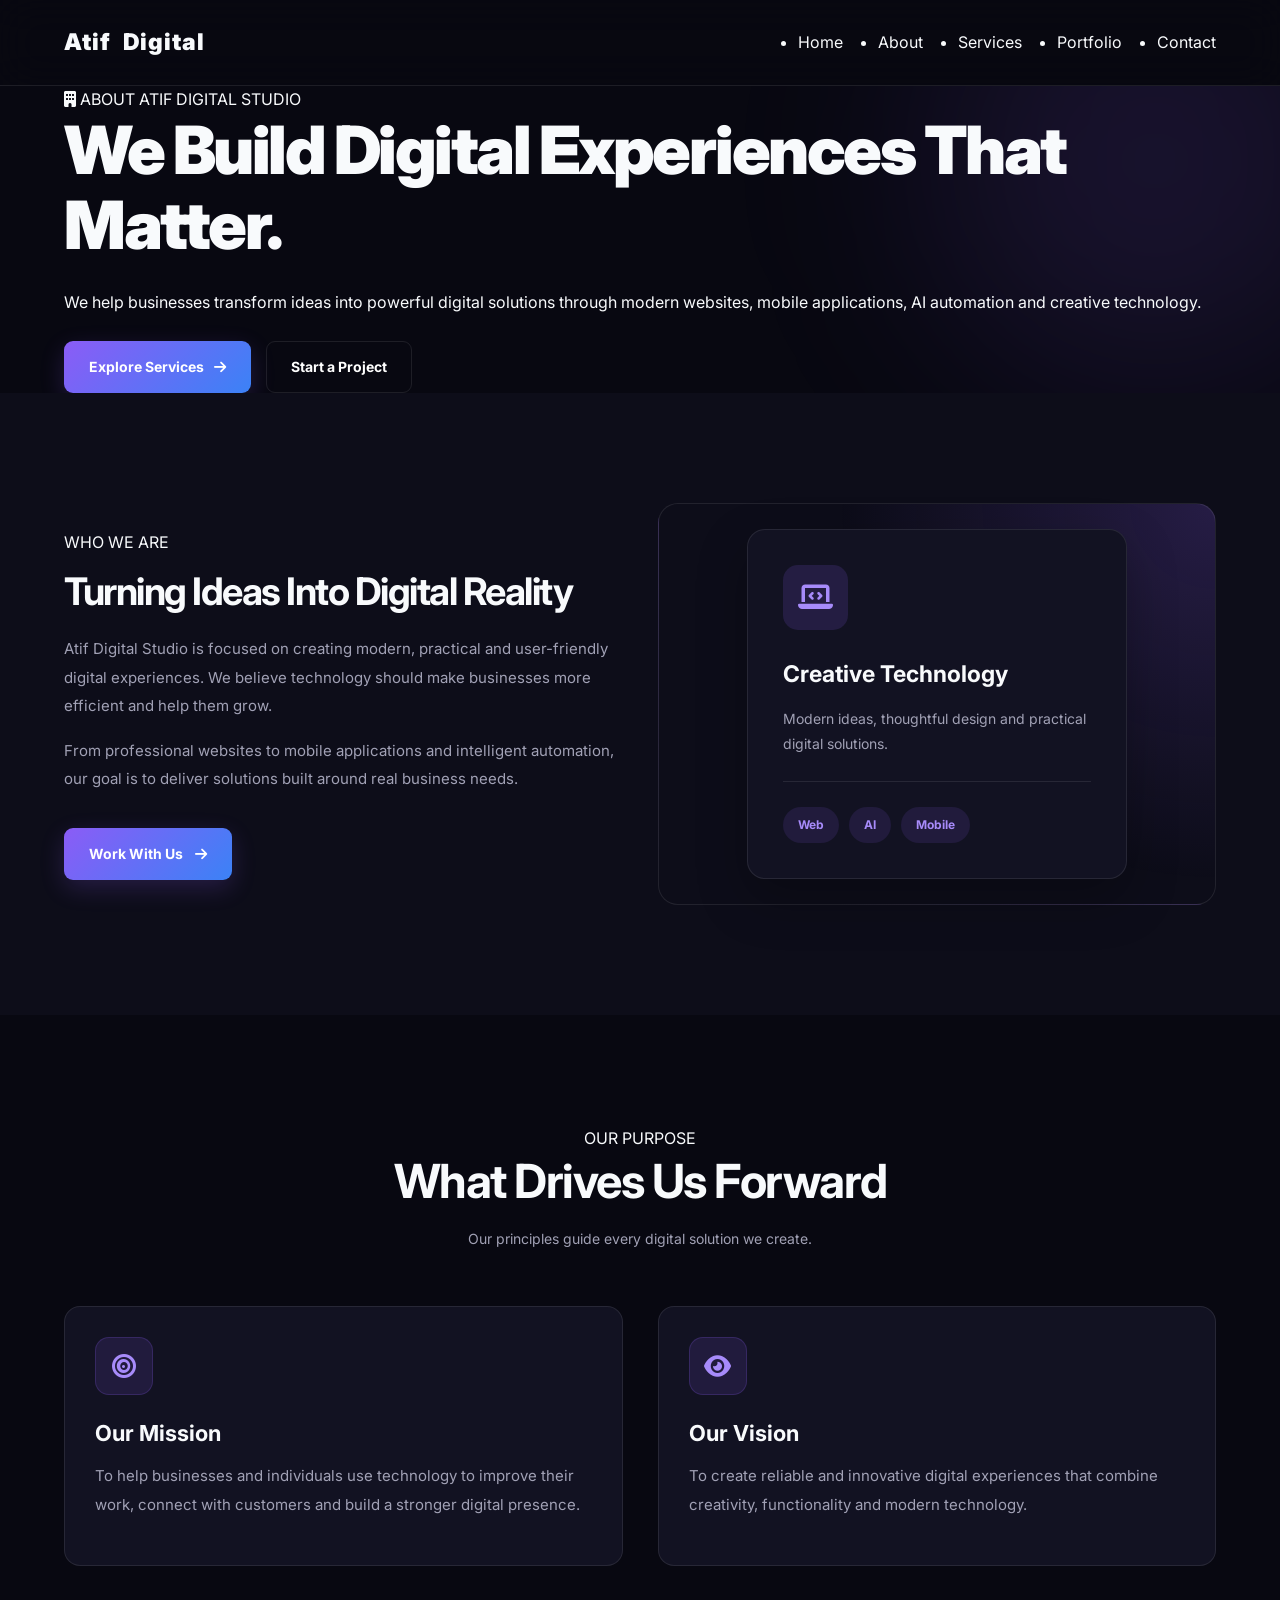
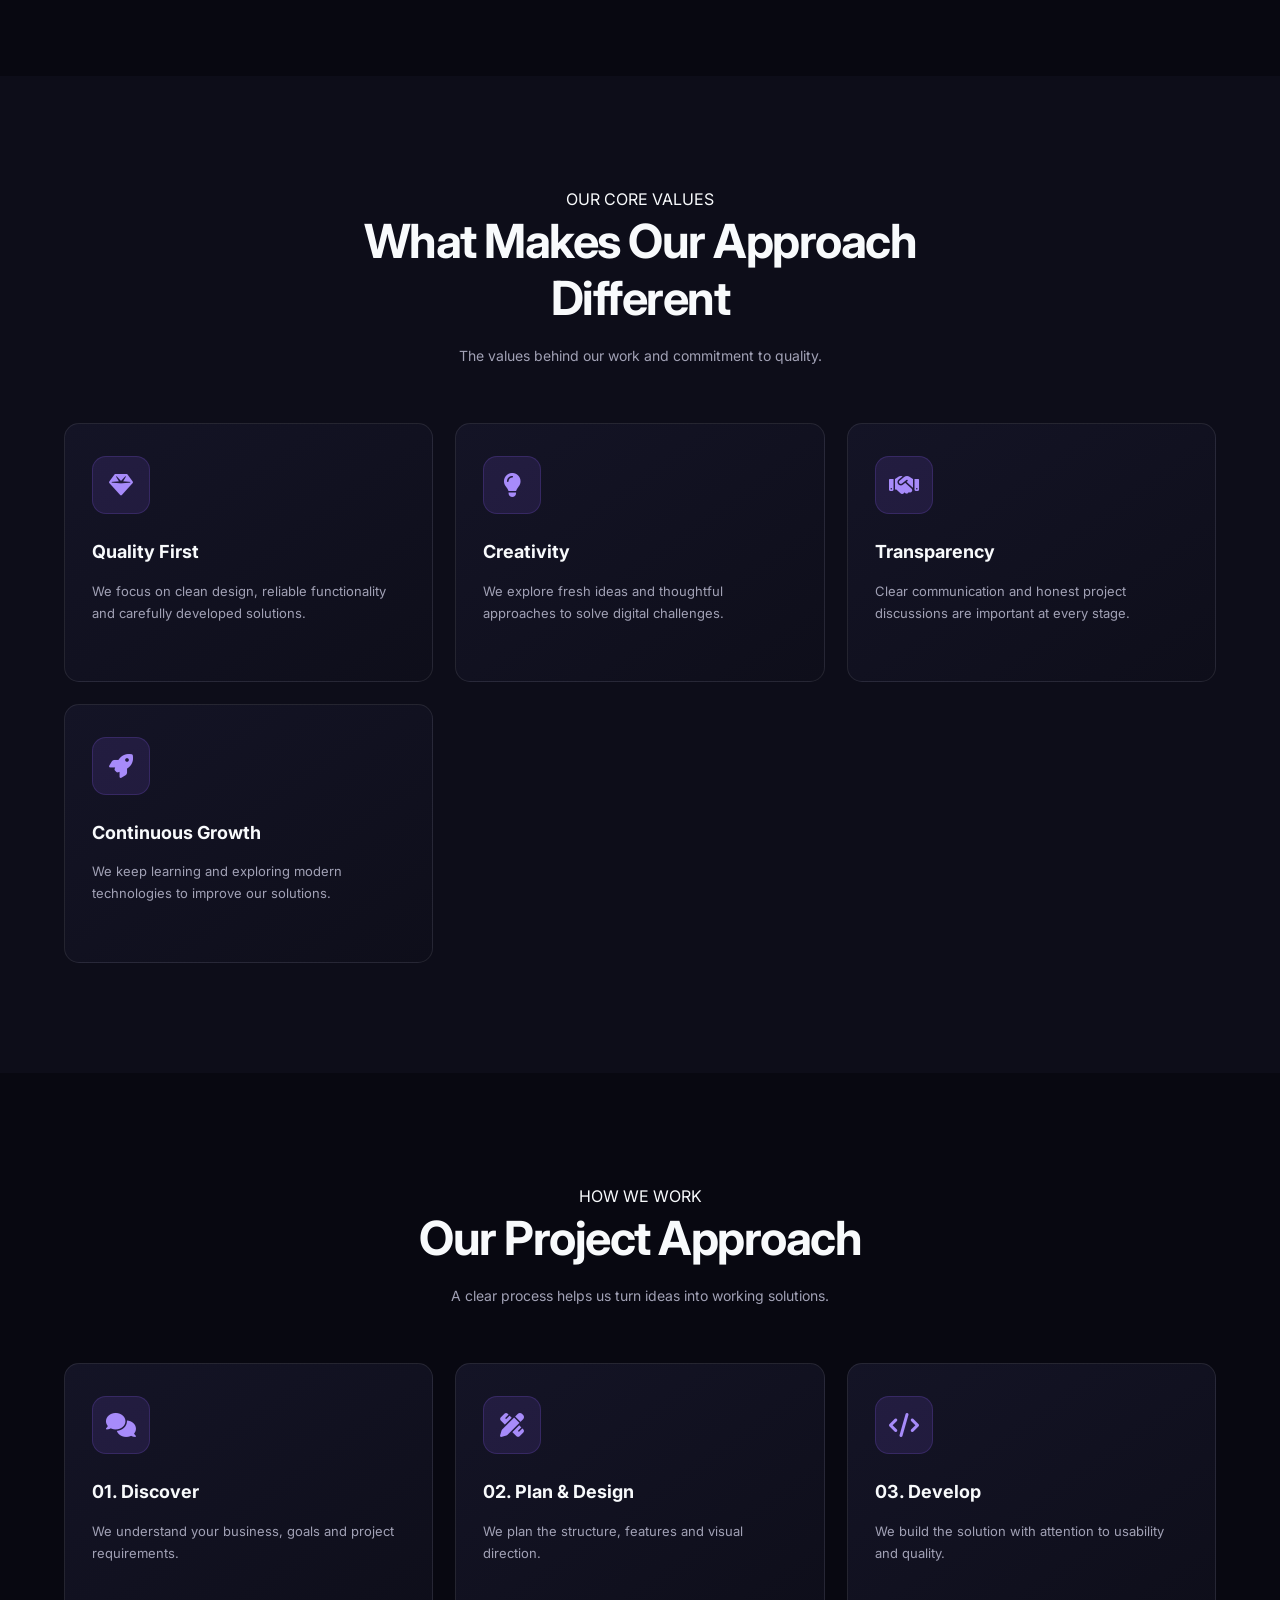
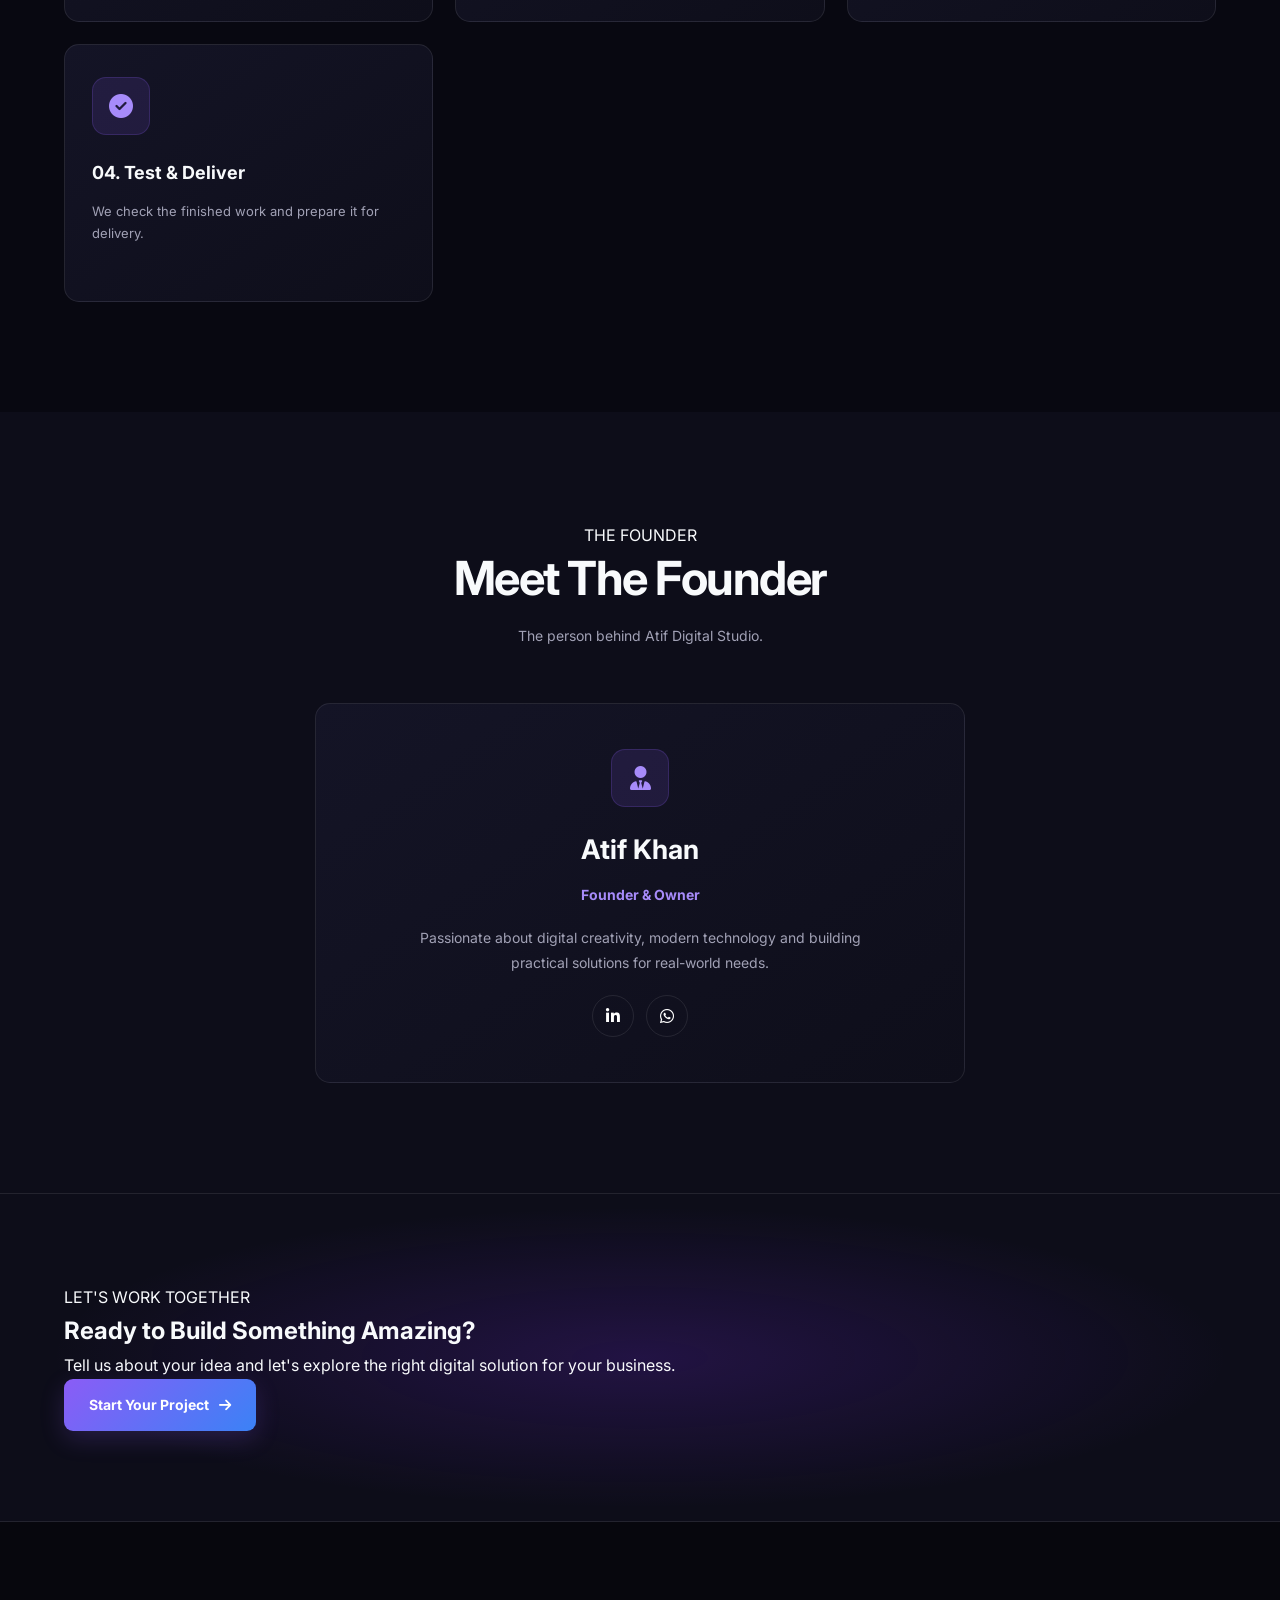
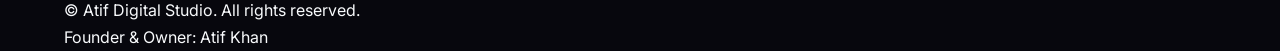
==== about.html @ 3d1227c6 "Initial website upload" ====
<!DOCTYPE html>
<html lang="en">
<head>
    <meta charset="UTF-8">
    <meta name="viewport" content="width=device-width, initial-scale=1.0">

    <meta name="description" content="Discover Atif Digital Studio, our mission, vision, values and founder.">

    <title>About Us | Atif Digital Studio</title>

    <link rel="stylesheet" href="style.css">

    <link rel="preconnect" href="https://fonts.googleapis.com">
    <link href="https://fonts.googleapis.com/css2?family=Inter:wght@400;500;600;700;800&display=swap" rel="stylesheet">

    <link rel="stylesheet" href="https://cdnjs.cloudflare.com/ajax/libs/font-awesome/6.5.2/css/all.min.css">
</head>

<body>

<!-- HEADER -->
<header class="site-header">
    <div class="container">
        <nav class="navbar">

            <a href="index.html" class="logo">
                Atif<span>Digital</span>
            </a>

            <button class="menu-toggle" id="menu-toggle"
                aria-label="Toggle navigation" aria-expanded="false">
                <i class="fas fa-bars"></i>
            </button>

            <ul class="nav-menu" id="nav-menu">
                <li><a href="index.html">Home</a></li>
                <li><a href="about.html" class="active">About</a></li>
                <li><a href="services.html">Services</a></li>
                <li><a href="portfolio.html">Portfolio</a></li>
                <li><a href="contact.html">Contact</a></li>
            </ul>

        </nav>
    </div>
</header>

<main>

<!-- ABOUT HERO -->
<section class="hero about-hero">
    <div class="container">

        <div class="hero-content">

            <span class="eyebrow">
                <i class="fas fa-building"></i>
                ABOUT ATIF DIGITAL STUDIO
            </span>

            <h1>
                We Build Digital
                <span>Experiences That Matter.</span>
            </h1>

            <p>
                We help businesses transform ideas into powerful digital
                solutions through modern websites, mobile applications,
                AI automation and creative technology.
            </p>

            <div class="about-hero-buttons">
                <a href="services.html" class="btn btn-primary">
                    Explore Services
                    <i class="fas fa-arrow-right"></i>
                </a>

                <a href="contact.html" class="btn btn-secondary">
                    Start a Project
                </a>
            </div>

        </div>

    </div>
</section>


<!-- COMPANY INTRODUCTION -->
<section class="section-padding about-intro">
    <div class="container">

        <div class="about-content">

            <div class="about-text">
                <span class="eyebrow">WHO WE ARE</span>

                <h2>Turning Ideas Into Digital Reality</h2>

                <p>
                    Atif Digital Studio is focused on creating modern,
                    practical and user-friendly digital experiences.
                    We believe technology should make businesses
                    more efficient and help them grow.
                </p>

                <p>
                    From professional websites to mobile applications
                    and intelligent automation, our goal is to deliver
                    solutions built around real business needs.
                </p>

                <a href="contact.html" class="btn btn-primary">
                    Work With Us
                    <i class="fas fa-arrow-right"></i>
                </a>
            </div>

            <div class="about-visual">
                <div class="about-visual-card">
                    <div class="about-visual-icon">
                        <i class="fas fa-laptop-code"></i>
                    </div>

                    <h3>Creative Technology</h3>

                    <p>
                        Modern ideas, thoughtful design and
                        practical digital solutions.
                    </p>

                    <div class="about-visual-line"></div>

                    <div class="about-visual-tags">
                        <span>Web</span>
                        <span>AI</span>
                        <span>Mobile</span>
                    </div>
                </div>
            </div>

        </div>

    </div>
</section>


<!-- MISSION AND VISION -->
<section class="section-padding about-mission">
    <div class="container">

        <div class="section-heading">
            <span class="eyebrow">OUR PURPOSE</span>
            <h2>What Drives Us Forward</h2>
            <p>Our principles guide every digital solution we create.</p>
        </div>

        <div class="about-content">

            <div class="about-text about-feature-card">
                <div class="service-icon">
                    <i class="fas fa-bullseye"></i>
                </div>

                <h3>Our Mission</h3>

                <p>
                    To help businesses and individuals use technology
                    to improve their work, connect with customers
                    and build a stronger digital presence.
                </p>
            </div>

            <div class="about-text about-feature-card">
                <div class="service-icon">
                    <i class="fas fa-eye"></i>
                </div>

                <h3>Our Vision</h3>

                <p>
                    To create reliable and innovative digital
                    experiences that combine creativity,
                    functionality and modern technology.
                </p>
            </div>

        </div>

    </div>
</section>


<!-- CORE VALUES -->
<section class="section-padding about-values">
    <div class="container">

        <div class="section-heading">
            <span class="eyebrow">OUR CORE VALUES</span>
            <h2>What Makes Our Approach Different</h2>
            <p>The values behind our work and commitment to quality.</p>
        </div>

        <div class="services-grid">

            <div class="service-card">
                <div class="service-icon">
                    <i class="fas fa-gem"></i>
                </div>
                <h3>Quality First</h3>
                <p>
                    We focus on clean design, reliable functionality
                    and carefully developed solutions.
                </p>
            </div>

            <div class="service-card">
                <div class="service-icon">
                    <i class="fas fa-lightbulb"></i>
                </div>
                <h3>Creativity</h3>
                <p>
                    We explore fresh ideas and thoughtful approaches
                    to solve digital challenges.
                </p>
            </div>

            <div class="service-card">
                <div class="service-icon">
                    <i class="fas fa-handshake"></i>
                </div>
                <h3>Transparency</h3>
                <p>
                    Clear communication and honest project discussions
                    are important at every stage.
                </p>
            </div>

            <div class="service-card">
                <div class="service-icon">
                    <i class="fas fa-rocket"></i>
                </div>
                <h3>Continuous Growth</h3>
                <p>
                    We keep learning and exploring modern technologies
                    to improve our solutions.
                </p>
            </div>

        </div>

    </div>
</section>


<!-- OUR APPROACH -->
<section class="section-padding about-approach">
    <div class="container">

        <div class="section-heading">
            <span class="eyebrow">HOW WE WORK</span>
            <h2>Our Project Approach</h2>
            <p>A clear process helps us turn ideas into working solutions.</p>
        </div>

        <div class="services-grid">

            <div class="service-card">
                <div class="service-icon">
                    <i class="fas fa-comments"></i>
                </div>
                <h3>01. Discover</h3>
                <p>
                    We understand your business, goals
                    and project requirements.
                </p>
            </div>

            <div class="service-card">
                <div class="service-icon">
                    <i class="fas fa-pen-ruler"></i>
                </div>
                <h3>02. Plan & Design</h3>
                <p>
                    We plan the structure, features
                    and visual direction.
                </p>
            </div>

            <div class="service-card">
                <div class="service-icon">
                    <i class="fas fa-code"></i>
                </div>
                <h3>03. Develop</h3>
                <p>
                    We build the solution with
                    attention to usability and quality.
                </p>
            </div>

            <div class="service-card">
                <div class="service-icon">
                    <i class="fas fa-check-circle"></i>
                </div>
                <h3>04. Test & Deliver</h3>
                <p>
                    We check the finished work
                    and prepare it for delivery.
                </p>
            </div>

        </div>

    </div>
</section>


<!-- FOUNDER -->
<section class="section-padding about-founder">
    <div class="container">

        <div class="section-heading">
            <span class="eyebrow">THE FOUNDER</span>
            <h2>Meet The Founder</h2>
            <p>The person behind Atif Digital Studio.</p>
        </div>

        <div class="service-card founder-card">

            <div class="service-icon founder-icon">
                <i class="fas fa-user-tie"></i>
            </div>

            <h3>Atif Khan</h3>

            <span class="founder-role">
                Founder & Owner
            </span>

            <p>
                Passionate about digital creativity, modern technology
                and building practical solutions for real-world needs.
            </p>

            <div class="founder-social">
                <a href="https://www.linkedin.com/" target="_blank"
                    rel="noopener noreferrer" aria-label="LinkedIn">
                    <i class="fab fa-linkedin-in"></i>
                </a>

                <a href="https://wa.me/923291105447"
                    target="_blank" rel="noopener noreferrer"
                    aria-label="WhatsApp">
                    <i class="fab fa-whatsapp"></i>
                </a>
            </div>

        </div>

    </div>
</section>


<!-- CTA -->
<section class="cta-section section-padding">
    <div class="container">

        <span class="eyebrow">LET'S WORK TOGETHER</span>

        <h2>Ready to Build Something Amazing?</h2>

        <p>
            Tell us about your idea and let's explore
            the right digital solution for your business.
        </p>

        <a href="contact.html" class="btn btn-primary">
            Start Your Project
            <i class="fas fa-arrow-right"></i>
        </a>

    </div>
</section>

</main>


<!-- FOOTER -->
<footer class="site-footer">
    <div class="container">

        <p>
            © <span id="current-year"></span>
            Atif Digital Studio. All rights reserved.
        </p>

        <p>Founder &amp; Owner: Atif Khan</p>

    </div>
</footer>


<script src="js/script.js"></script>

</body>
</html>
---- style.css ----
/* =========================================
   ATIF DIGITAL STUDIO
   Premium Dark Professional Design
   Founder & Owner: Atif Khan
========================================= */

/* RESET */
* {
    margin: 0;
    padding: 0;
    box-sizing: border-box;
}

:root {
    --bg: #080811;
    --bg-secondary: #0d0d19;
    --surface: #121222;
    --surface-light: #19192c;
    --primary: #8b5cf6;
    --primary-light: #a78bfa;
    --blue: #3b82f6;
    --text: #f8fafc;
    --muted: #a1a1b5;
    --border: rgba(255,255,255,0.09);
    --gradient: linear-gradient(135deg, #8b5cf6, #3b82f6);
    --container: 1200px;
}

html {
    scroll-behavior: smooth;
}

body {
    font-family: 'Inter', sans-serif;
    background: var(--bg);
    color: var(--text);
    line-height: 1.7;
    overflow-x: hidden;
}

a {
    text-decoration: none;
    color: inherit;
}

button,
input {
    font: inherit;
}

img {
    max-width: 100%;
    display: block;
}

.container {
    width: min(90%, var(--container));
    margin: auto;
}

.section-padding {
    padding: 110px 0;
}

/* BACKGROUND EFFECTS */

.background-glow {
    position: fixed;
    width: 450px;
    height: 450px;
    border-radius: 50%;
    filter: blur(150px);
    opacity: 0.12;
    pointer-events: none;
    z-index: -1;
}

.glow-one {
    background: #8b5cf6;
    top: 5%;
    left: -200px;
}

.glow-two {
    background: #2563eb;
    right: -200px;
    top: 50%;
}

/* HEADER */

.site-header {
    width: 100%;
    position: sticky;
    top: 0;
    z-index: 1000;
    background: rgba(8,8,17,0.88);
    backdrop-filter: blur(20px);
    border-bottom: 1px solid var(--border);
}

.navbar {
    min-height: 85px;
    display: flex;
    align-items: center;
    justify-content: space-between;
    gap: 25px;
}

.logo {
    display: flex;
    align-items: center;
    gap: 11px;
    font-size: 23px;
    font-weight: 900;
    letter-spacing: 1px;
}

.logo-icon {
    width: 42px;
    height: 42px;
    display: grid;
    place-items: center;
    background: var(--gradient);
    border-radius: 12px;
    color: white;
    font-size: 23px;
    box-shadow: 0 0 25px rgba(139,92,246,0.3);
}

.logo-highlight {
    color: var(--primary-light);
}

.nav-menu {
    display: flex;
    align-items: center;
    gap: 32px;
}

.nav-link {
    color: var(--muted);
    font-size: 14px;
    font-weight: 600;
    transition: 0.3s;
}

.nav-link:hover,
.nav-link.active {
    color: white;
}

.nav-link.active {
    position: relative;
}

.nav-link.active::after {
    content: "";
    position: absolute;
    left: 0;
    bottom: -10px;
    width: 100%;
    height: 2px;
    background: var(--gradient);
}

.menu-toggle {
    display: none;
    background: transparent;
    color: white;
    border: 0;
    font-size: 23px;
    cursor: pointer;
}

/* BUTTONS */

.btn {
    display: inline-flex;
    align-items: center;
    justify-content: center;
    gap: 12px;
    padding: 14px 25px;
    border-radius: 9px;
    font-size: 14px;
    font-weight: 700;
    transition: 0.3s ease;
    cursor: pointer;
}

.btn-primary {
    background: var(--gradient);
    color: white;
    box-shadow: 0 8px 25px rgba(139,92,246,0.2);
}

.btn-primary:hover {
    transform: translateY(-4px);
    box-shadow: 0 12px 35px rgba(139,92,246,0.4);
}

.btn-outline {
    border: 1px solid var(--border);
    color: white;
    background: rgba(255,255,255,0.025);
}

.btn-outline:hover {
    border-color: var(--primary);
    background: rgba(139,92,246,0.1);
    transform: translateY(-3px);
}

/* HERO */

.hero-section {
    min-height: 700px;
    padding: 105px 0 75px;
    position: relative;
    overflow: hidden;
}

.hero-container {
    display: grid;
    grid-template-columns: 1.05fr 0.95fr;
    align-items: center;
    gap: 50px;
}

.hero-content {
    position: relative;
    z-index: 2;
}

.hero-badge {
    display: inline-flex;
    align-items: center;
    gap: 10px;
    padding: 9px 15px;
    border: 1px solid rgba(139,92,246,0.3);
    background: rgba(139,92,246,0.08);
    color: #c4b5fd;
    border-radius: 50px;
    font-size: 11px;
    font-weight: 700;
    letter-spacing: 1.3px;
    margin-bottom: 28px;
}

.status-dot {
    width: 8px;
    height: 8px;
    background: #a78bfa;
    border-radius: 50%;
    box-shadow: 0 0 12px #8b5cf6;
}

.hero-content h1 {
    font-size: clamp(42px, 5.2vw, 68px);
    line-height: 1.13;
    letter-spacing: -2.5px;
    font-weight: 900;
    margin-bottom: 25px;
}

.gradient-text {
    background: linear-gradient(100deg, #a78bfa, #60a5fa);
    -webkit-background-clip: text;
    background-clip: text;
    color: transparent;
}

.hero-description {
    max-width: 550px;
    color: var(--muted);
    font-size: 15px;
    margin-bottom: 32px;
}

.hero-buttons {
    display: flex;
    flex-wrap: wrap;
    gap: 15px;
}

.hero-trust {
    display: flex;
    align-items: center;
    gap: 10px;
    margin-top: 35px;
}

.trust-icon {
    color: #a78bfa;
}

.hero-trust p {
    color: var(--muted);
    font-size: 12px;
}

/* HERO VISUAL */

.hero-visual {
    height: 480px;
    position: relative;
    display: grid;
    place-items: center;
}

.visual-glow {
    position: absolute;
    width: 300px;
    height: 300px;
    background: #6d28d9;
    filter: blur(110px);
    opacity: 0.3;
}

.hero-orbit {
    width: 340px;
    height: 340px;
    position: relative;
    display: grid;
    place-items: center;
}

.orbit-ring {
    position: absolute;
    border: 1px solid rgba(167,139,250,0.2);
    border-radius: 50%;
}

.ring-one {
    width: 100%;
    height: 100%;
}

.ring-two {
    width: 75%;
    height: 75%;
    border-style: dashed;
}

.center-logo {
    width: 140px;
    height: 140px;
    display: flex;
    flex-direction: column;
    justify-content: center;
    align-items: center;
    border-radius: 35px;
    background: linear-gradient(145deg, #25134d, #101b40);
    border: 1px solid rgba(167,139,250,0.5);
    box-shadow: 0 0 65px rgba(139,92,246,0.3);
    z-index: 2;
}

.center-logo span {
    font-size: 70px;
    font-weight: 900;
    line-height: 1;
    background: var(--gradient);
    -webkit-background-clip: text;
    background-clip: text;
    color: transparent;
}

.center-logo small {
    font-size: 8px;
    letter-spacing: 2px;
    margin-top: 8px;
    color: #c4b5fd;
}

.orbit-icon {
    position: absolute;
    width: 52px;
    height: 52px;
    display: grid;
    place-items: center;
    background: #17152d;
    border: 1px solid rgba(167,139,250,0.4);
    border-radius: 15px;
    color: #c4b5fd;
    font-size: 20px;
    box-shadow: 0 8px 30px rgba(0,0,0,0.3);
    z-index: 3;
}

.icon-one {
    top: 5px;
    left: 140px;
}

.icon-two {
    right: 0;
    top: 145px;
}

.icon-three {
    bottom: 5px;
    left: 140px;
}

.icon-four {
    left: 0;
    top: 145px;
}

.floating-card {
    position: absolute;
    display: flex;
    align-items: center;
    gap: 12px;
    padding: 14px 17px;
    background: rgba(22,22,40,0.95);
    border: 1px solid var(--border);
    border-radius: 12px;
    box-shadow: 0 15px 40px rgba(0,0,0,0.3);
    z-index: 5;
    animation: float 4s ease-in-out infinite;
}

.card-top {
    top: 25px;
    right: -5px;
}

.card-bottom {
    bottom: 25px;
    left: -5px;
    animation-delay: 1s;
}

.floating-icon {
    width: 40px;
    height: 40px;
    display: grid;
    place-items: center;
    border-radius: 10px;
}

.purple-icon {
    background: rgba(139,92,246,0.15);
    color: #a78bfa;
}

.blue-icon {
    background: rgba(59,130,246,0.15);
    color: #60a5fa;
}

.floating-card strong,
.floating-card span {
    display: block;
}

.floating-card strong {
    font-size: 11px;
}

.floating-card span {
    font-size: 9px;
    color: var(--muted);
}

.hero-bottom-text {
    display: flex;
    align-items: center;
    justify-content: center;
    gap: 22px;
    margin-top: 70px;
    color: #77778e;
    font-size: 10px;
    font-weight: 700;
    letter-spacing: 4px;
}

.hero-bottom-text .line {
    height: 1px;
    width: 35px;
    background: #35354c;
}

/* SECTION HEADINGS */

.section-heading {
    text-align: center;
    max-width: 700px;
    margin: 0 auto 55px;
}

.section-tag {
    display: inline-block;
    color: #a78bfa;
    font-size: 11px;
    font-weight: 800;
    letter-spacing: 2px;
    margin-bottom: 15px;
}

.section-heading h2,
.about-content h2,
.cta-container h2 {
    font-size: clamp(32px, 4vw, 47px);
    line-height: 1.2;
    letter-spacing: -1.5px;
    margin-bottom: 18px;
}

.section-heading p,
.about-content p,
.cta-container p {
    color: var(--muted);
    font-size: 14px;
}

/* SERVICES */

.services-section {
    background: var(--bg-secondary);
}

.services-grid {
    display: grid;
    grid-template-columns: repeat(3, 1fr);
    gap: 22px;
}

.service-card {
    padding: 32px 27px;
    background: linear-gradient(145deg, #141426, #0e0e1a);
    border: 1px solid var(--border);
    border-radius: 15px;
    transition: 0.35s ease;
}

.service-card:hover {
    transform: translateY(-8px);
    border-color: rgba(139,92,246,0.5);
    box-shadow: 0 15px 40px rgba(0,0,0,0.25);
}

.service-icon {
    width: 58px;
    height: 58px;
    display: grid;
    place-items: center;
    background: rgba(139,92,246,0.13);
    border: 1px solid rgba(139,92,246,0.2);
    border-radius: 14px;
    color: #a78bfa;
    font-size: 24px;
    margin-bottom: 23px;
}

.service-card h3 {
    font-size: 18px;
    margin-bottom: 12px;
}

.service-card p {
    font-size: 13px;
    color: var(--muted);
    margin-bottom: 25px;
}

.service-link {
    display: inline-flex;
    align-items: center;
    gap: 10px;
    font-size: 12px;
    font-weight: 700;
    color: #a78bfa;
}

.service-link i {
    transition: 0.3s;
}

.service-link:hover i {
    transform: translateX(5px);
}

.center-button {
    text-align: center;
    margin-top: 45px;
}

/* ABOUT */

.about-container {
    display: grid;
    grid-template-columns: 1fr 1fr;
    align-items: center;
    gap: 75px;
}

.about-visual {
    min-height: 420px;
    display: grid;
    place-items: center;
}

.about-art {
    width: 100%;
    max-width: 430px;
    height: 350px;
    position: relative;
    display: grid;
    place-items: center;
    border: 1px solid var(--border);
    border-radius: 25px;
    background: linear-gradient(145deg, #17152d, #0d142a);
    overflow: hidden;
}

.about-art-circle {
    width: 230px;
    height: 230px;
    border: 1px solid rgba(167,139,250,0.4);
    border-radius: 50%;
    box-shadow: 0 0 60px rgba(139,92,246,0.2);
}

.about-art-logo {
    position: absolute;
    font-size: 180px;
    font-weight: 900;
    line-height: 1;
    color: rgba(167,139,250,0.2);
}

.about-floating {
    position: absolute;
    background: #1d1b35;
    border: 1px solid var(--border);
    border-radius: 10px;
    padding: 13px;
    font-size: 11px;
    font-weight: 600;
    color: #c4b5fd;
}

.about-floating i {
    margin-right: 7px;
}

.floating-one {
    top: 45px;
    left: 15px;
}

.floating-two {
    right: 15px;
    bottom: 45px;
}

.about-content h2 {
    margin-top: 10px;
}

.about-content p {
    margin-bottom: 18px;
}

.about-content .btn {
    margin-top: 18px;
}

/* WHY CHOOSE US */

.why-section {
    background: var(--bg-secondary);
}

.why-grid {
    display: grid;
    grid-template-columns: repeat(4, 1fr);
    gap: 18px;
}

.why-card {
    text-align: center;
    padding: 30px 20px;
    border: 1px solid var(--border);
    border-radius: 14px;
    background: var(--surface);
    transition: 0.3s;
}

.why-card:hover {
    border-color: var(--primary);
    transform: translateY(-5px);
}

.why-card > i {
    font-size: 28px;
    color: #a78bfa;
    margin-bottom: 18px;
}

.why-card h3 {
    font-size: 15px;
    margin-bottom: 10px;
}

.why-card p {
    color: var(--muted);
    font-size: 12px;
}

/* PORTFOLIO */

.portfolio-grid {
    display: grid;
    grid-template-columns: repeat(3, 1fr);
    gap: 23px;
}

.portfolio-card {
    overflow: hidden;
    border: 1px solid var(--border);
    border-radius: 15px;
    background: var(--surface);
    transition: 0.3s;
}

.portfolio-card:hover {
    transform: translateY(-7px);
    border-color: rgba(139,92,246,0.5);
}

.portfolio-art {
    height: 230px;
    display: flex;
    flex-direction: column;
    justify-content: center;
    align-items: center;
    gap: 15px;
    font-size: 11px;
    font-weight: 800;
    letter-spacing: 2px;
}

.portfolio-art i {
    font-size: 65px;
}

.portfolio-art-one {
    background: linear-gradient(135deg, #27144d, #131b3d);
    color: #c4b5fd;
}

.portfolio-art-two {
    background: linear-gradient(135deg, #122c4e, #201344);
    color: #93c5fd;
}

.portfolio-art-three {
    background: linear-gradient(135deg, #302044, #12253e);
    color: #d8b4fe;
}

.portfolio-info {
    display: flex;
    align-items: center;
    justify-content: space-between;
    padding: 22px;
}

.portfolio-info h3 {
    font-size: 15px;
}

.portfolio-info p {
    color: var(--muted);
    font-size: 11px;
}

.portfolio-info > i {
    color: #a78bfa;
}

/* CTA */

.cta-section {
    padding: 90px 0;
    background:
        radial-gradient(ellipse at center, rgba(109,40,217,0.22), transparent 65%),
        var(--bg-secondary);
    border-top: 1px solid var(--border);
    border-bottom: 1px solid var(--border);
}

.cta-container {
    text-align: center;
    max-width: 800px;
}

.cta-container h2 {
    margin-top: 10px;
}

.cta-container p {
    max-width: 550px;
    margin: 0 auto 30px;
}

/* FOOTER */

.site-footer {
    background: #07070d;
    padding-top: 75px;
}

.footer-container {
    display: grid;
    grid-template-columns: 1.5fr 1fr 1fr 1fr;
    gap: 40px;
    padding-bottom: 60px;
}

.footer-brand p {
    max-width: 270px;
    color: var(--muted);
    font-size: 12px;
    margin: 20px 0;
}

.social-links {
    display: flex;
    gap: 12px;
}

.social-links a {
    width: 37px;
    height: 37px;
    display: grid;
    place-items: center;
    border: 1px solid var(--border);
    border-radius: 9px;
    color: #a78bfa;
    transition: 0.3s;
}

.social-links a:hover {
    background: var(--primary);
    color: white;
}

.footer-column {
    display: flex;
    flex-direction: column;
    gap: 13px;
}

.footer-column h3 {
    font-size: 14px;
    margin-bottom: 8px;
}

.footer-column a,
.footer-column p {
    color: var(--muted);
    font-size: 12px;
    transition: 0.3s;
}

.footer-column a:hover {
    color: #a78bfa;
}

.footer-contact-link {
    color: #a78bfa !important;
}

.footer-bottom {
    display: flex;
    justify-content: space-between;
    align-items: center;
    gap: 15px;
    border-top: 1px solid var(--border);
    padding: 23px 0;
}

.footer-bottom p {
    color: #77778e;
    font-size: 11px;
}

/* ANIMATIONS */

@keyframes float {
    0%, 100% {
        transform: translateY(0);
    }

    50% {
        transform: translateY(-12px);
    }
}

/* RESPONSIVE TABLET */

@media (max-width: 1000px) {

    .nav-menu {
        gap: 17px;
    }

    .hero-container {
        gap: 20px;
    }

    .hero-content h1 {
        font-size: 48px;
    }

    .services-grid {
        grid-template-columns: repeat(2, 1fr);
    }

    .why-grid {
        grid-template-columns: repeat(2, 1fr);
    }

    .footer-container {
        grid-template-columns: repeat(2, 1fr);
    }
}

/* RESPONSIVE MOBILE */

@media (max-width: 768px) {

    .section-padding {
        padding: 75px 0;
    }

    .navbar {
        min-height: 75px;
    }

    .menu-toggle {
        display: block;
        margin-left: auto;
    }

    .header-btn {
        display: none;
    }

    .nav-menu {
        position: absolute;
        top: 75px;
        left: 0;
        width: 100%;
        display: none;
        flex-direction: column;
        align-items: stretch;
        gap: 0;
        padding: 15px 5%;
        background: #10101d;
        border-bottom: 1px solid var(--border);
    }

    .nav-menu.active {
        display: flex;
    }

    .nav-link {
        padding: 13px 0;
    }

    .nav-link.active::after {
        display: none;
    }

    .hero-section {
        padding-top: 75px;
    }

    .hero-container {
        grid-template-columns: 1fr;
        text-align: center;
    }

    .hero-content h1 {
        font-size: clamp(40px, 9vw, 55px);
    }

    .hero-description {
        margin-left: auto;
        margin-right: auto;
    }

    .hero-buttons,
    .hero-trust {
        justify-content: center;
    }

    .hero-visual {
        height: 430px;
        margin-top: 25px;
    }

    .hero-bottom-text {
        margin-top: 25px;
        gap: 10px;
        letter-spacing: 2px;
    }

    .hero-bottom-text .line {
        width: 15px;
    }

    .about-container {
        grid-template-columns: 1fr;
        gap: 35px;
    }

    .about-visual {
        min-height: 330px;
    }

    .portfolio-grid {
        grid-template-columns: 1fr;
    }

    .portfolio-art {
        height: 210px;
    }

    .section-heading {
        margin-bottom: 38px;
    }

    .footer-container {
        grid-template-columns: repeat(2, 1fr);
        gap: 35px 20px;
    }
}

/* SMALL MOBILE */

@media (max-width: 480px) {

    .container {
        width: 90%;
    }

    .logo {
        font-size: 19px;
    }

    .logo-icon {
        width: 37px;
        height: 37px;
    }

    .hero-content h1 {
        font-size: 39px;
        letter-spacing: -1.5px;
    }

    .hero-buttons {
        flex-direction: column;
    }

    .hero-buttons .btn {
        width: 100%;
    }

    .hero-visual {
        transform: scale(0.85);
        margin: -15px -25px;
    }

    .floating-card {
        padding: 10px;
    }

    .card-top {
        right: 0;
    }

    .card-bottom {
        left: 0;
    }

    .services-grid {
        grid-template-columns: 1fr;
    }

    .why-grid {
        grid-template-columns: 1fr;
    }

    .about-art {
        height: 290px;
    }

    .about-floating {
        font-size: 9px;
    }

    .footer-container {
        grid-template-columns: 1fr;
    }

    .footer-bottom {
        flex-direction: column;
        text-align: center;
    }
}

/* ACCESSIBILITY */

@media (prefers-reduced-motion: reduce) {
    *,
    *::before,
    *::after {
        scroll-behavior: auto !important;
        animation-duration: 0.01ms !important;
        animation-iteration-count: 1 !important;
        transition-duration: 0.01ms !important;
    }
}

/* =====================================
   PORTFOLIO PROFESSIONAL DESIGN
===================================== */

.portfolio-section {
    background: var(--bg-secondary);
}

.portfolio-grid {
    display: grid;
    grid-template-columns: repeat(3, 1fr);
    gap: 25px;
}

.portfolio-project {
    overflow: hidden;
    border: 1px solid var(--border);
    border-radius: 18px;
    background: var(--surface);
    transition: 0.35s ease;
}

.portfolio-project:hover {
    transform: translateY(-8px);
    border-color: var(--primary);
    box-shadow: 0 20px 45px rgba(0,0,0,0.3);
}

.project-preview {
    height: 250px;
    padding: 20px;
    display: flex;
    align-items: center;
    justify-content: center;
    overflow: hidden;
}

.preview-web {
    background: linear-gradient(135deg, #172554, #4c1d95);
}

.preview-window {
    width: 100%;
    max-width: 330px;
    height: 205px;
    border-radius: 10px;
    overflow: hidden;
    background: #f8fafc;
    box-shadow: 0 15px 35px rgba(0,0,0,0.3);
}

.preview-top {
    height: 20px;
    background: #e2e8f0;
    display: flex;
    align-items: center;
    gap: 5px;
    padding-left: 10px;
}

.preview-top span {
    width: 6px;
    height: 6px;
    background: #8b5cf6;
    border-radius: 50%;
}

.preview-web-content {
    padding: 15px;
    color: #111827;
    position: relative;
    height: 185px;
}

.preview-logo {
    font-weight: 800;
    font-size: 13px;
}

.preview-logo span {
    color: #8b5cf6;
}

.preview-web-heading {
    margin-top: 20px;
    position: relative;
    z-index: 2;
}

.preview-web-heading h3 {
    font-size: 23px;
    line-height: 1.1;
    color: #111827;
}

.preview-web-heading p {
    font-size: 8px;
    color: #64748b;
    margin-top: 7px;
}

.preview-button {
    display: inline-block;
    background: #7c3aed;
    color: white;
    padding: 5px 10px;
    border-radius: 4px;
    font-size: 8px;
    margin-top: 9px;
}

.preview-web-shape {
    position: absolute;
    right: 15px;
    bottom: 25px;
    width: 90px;
    height: 90px;
    border-radius: 50%;
    background: linear-gradient(135deg, #8b5cf6, #3b82f6);
    display: grid;
    place-items: center;
    color: white;
    font-size: 35px;
}

.preview-shop {
    background: linear-gradient(135deg, #78350f, #be185d);
}

.shop-preview {
    width: 100%;
    max-width: 330px;
    height: 205px;
    padding: 16px;
    border-radius: 10px;
    background: #fff7ed;
    color: #292524;
    box-shadow: 0 15px 35px rgba(0,0,0,0.3);
}

.shop-top {
    display: flex;
    justify-content: space-between;
    font-size: 12px;
}

.shop-top strong span {
    color: #ea580c;
}

.shop-heading {
    margin-top: 20px;
}

.shop-heading small {
    color: #ea580c;
    font-weight: 800;
    font-size: 8px;
    letter-spacing: 1px;
}

.shop-heading h3 {
    font-size: 25px;
    line-height: 1.1;
    margin-top: 5px;
}

.shop-products {
    display: flex;
    gap: 10px;
    margin-top: 12px;
}

.shop-products div {
    width: 45px;
    height: 40px;
    border-radius: 7px;
    background: #fed7aa;
    display: grid;
    place-items: center;
    color: #c2410c;
    font-size: 18px;
}

.preview-ai {
    background: linear-gradient(135deg, #172554, #312e81);
}

.ai-preview {
    width: 100%;
    max-width: 330px;
    height: 205px;
    border-radius: 10px;
    padding: 15px;
    text-align: center;
    background: #101026;
    border: 1px solid rgba(167,139,250,0.4);
    box-shadow: 0 15px 35px rgba(0,0,0,0.3);
}

.ai-orbit {
    width: 55px;
    height: 55px;
    border-radius: 50%;
    margin: 0 auto 8px;
    display: grid;
    place-items: center;
    background: linear-gradient(135deg, #8b5cf6, #3b82f6);
    font-size: 25px;
}

.ai-preview h3 {
    font-size: 17px;
}

.ai-preview p {
    font-size: 9px;
    color: #a1a1b5;
    margin-top: 3px;
}

.ai-input {
    margin: 14px auto 0;
    padding: 8px 10px;
    border: 1px solid rgba(255,255,255,0.15);
    border-radius: 7px;
    display: flex;
    justify-content: space-between;
    font-size: 9px;
    color: #a1a1b5;
}

.ai-input i {
    color: #a78bfa;
}

.project-info {
    padding: 25px;
}

.project-category {
    display: inline-block;
    font-size: 10px;
    font-weight: 800;
    letter-spacing: 1.3px;
    color: var(--primary-light);
    margin-bottom: 12px;
}

.project-info h3 {
    font-size: 20px;
    margin-bottom: 10px;
}

.project-info p {
    font-size: 13px;
    color: var(--muted);
    margin-bottom: 20px;
}

.project-link {
    display: inline-flex;
    align-items: center;
    gap: 10px;
    color: var(--primary-light);
    font-size: 13px;
    font-weight: 700;
    transition: 0.3s;
}

.project-link:hover {
    gap: 16px;
    color: white;
}

.project-details-section {
    background: var(--bg);
}

.project-detail {
    display: flex;
    justify-content: space-between;
    align-items: center;
    gap: 25px;
    padding: 30px;
    margin-bottom: 20px;
    background: var(--surface);
    border: 1px solid var(--border);
    border-radius: 15px;
    scroll-margin-top: 110px;
}

.project-detail h3 {
    font-size: 21px;
    margin-bottom: 8px;
}

.project-detail p {
    color: var(--muted);
    font-size: 14px;
    max-width: 600px;
}

.project-detail .btn {
    flex-shrink: 0;
}

.portfolio-note {
    text-align: center;
    color: var(--muted);
    font-size: 12px;
    margin-top: 35px;
}

@media (max-width: 900px) {
    .portfolio-grid {
        grid-template-columns: repeat(2, 1fr);
    }
}

@media (max-width: 650px) {
    .portfolio-grid {
        grid-template-columns: 1fr;
    }

    .project-detail {
        flex-direction: column;
        align-items: flex-start;
        padding: 23px;
    }

    .project-preview {
        height: 230px;
    }
}


/* =====================================
   CONTACT PAGE PROFESSIONAL DESIGN
===================================== */

.contact-section {
    background: var(--bg-secondary);
}

.contact-layout {
    display: grid;
    grid-template-columns: 0.85fr 1.5fr;
    gap: 30px;
    align-items: start;
}

.contact-info {
    display: grid;
    gap: 18px;
}

.contact-info-card {
    background: var(--surface);
    border: 1px solid var(--border);
    border-radius: 15px;
    padding: 25px;
}

.contact-info-card .service-icon {
    margin-bottom: 15px;
}

.contact-info-card h3 {
    font-size: 18px;
    margin-bottom: 7px;
}

.contact-info-card p {
    color: var(--muted);
    font-size: 13px;
    margin-bottom: 10px;
    overflow-wrap: anywhere;
}

.contact-info-card a {
    color: var(--primary-light);
    font-size: 13px;
    font-weight: 700;
}

.contact-form-box {
    background: var(--surface);
    border: 1px solid var(--border);
    border-radius: 18px;
    padding: 35px;
}

.contact-form-box h2 {
    font-size: 26px;
    margin-bottom: 8px;
}

.contact-form-box > p {
    color: var(--muted);
    margin-bottom: 25px;
    font-size: 14px;
}

.form-group {
    margin-bottom: 20px;
}

.form-group label {
    display: block;
    font-size: 13px;
    font-weight: 700;
    margin-bottom: 9px;
}

.form-group input,
.form-group select,
.form-group textarea {
    width: 100%;
    padding: 14px 15px;
    background: #090916;
    color: white;
    border: 1px solid var(--border);
    border-radius: 9px;
    outline: none;
    font-family: inherit;
    font-size: 14px;
    transition: 0.3s;
}

.form-group input:focus,
.form-group select:focus,
.form-group textarea:focus {
    border-color: var(--primary);
    box-shadow: 0 0 0 3px rgba(139,92,246,0.12);
}

.form-group textarea {
    resize: vertical;
}

.form-group select option {
    background: #121222;
}

.contact-submit {
    width: 100%;
    gap: 12px;
}

.form-status {
    margin-top: 15px;
    font-size: 13px;
    color: var(--primary-light);
}

@media (max-width: 800px) {
    .contact-layout {
        grid-template-columns: 1fr;
    }

    .contact-form-box {
        padding: 25px;
    }
}

@media (max-width: 450px) {
    .contact-form-box {
        padding: 20px;
    }
}

/* =========================================
   ATIF DIGITAL STUDIO
   PROFESSIONAL ABOUT PAGE DESIGN
========================================= */

/* ABOUT HERO */

.about-hero {
    position: relative;
    overflow: hidden;
}

.about-hero::before {
    content: "";
    position: absolute;
    width: 450px;
    height: 450px;
    background: rgba(139, 92, 246, 0.12);
    filter: blur(100px);
    border-radius: 50%;
    top: -150px;
    right: -100px;
    pointer-events: none;
}

.about-hero .hero-content {
    position: relative;
    z-index: 1;
}

.about-hero-buttons {
    display: flex;
    flex-wrap: wrap;
    gap: 15px;
    margin-top: 25px;
}

.btn-secondary {
    display: inline-flex;
    align-items: center;
    justify-content: center;
    padding: 13px 24px;
    border: 1px solid var(--border);
    border-radius: 9px;
    color: white;
    font-weight: 700;
    transition: 0.3s;
}

.btn-secondary:hover {
    background: var(--surface);
    border-color: var(--primary);
    transform: translateY(-3px);
}


/* ABOUT INTRODUCTION */

.about-intro {
    background: var(--bg-secondary);
}

.about-content {
    display: grid;
    grid-template-columns: 1fr 1fr;
    gap: 35px;
    align-items: center;
}

.about-text h2 {
    font-size: clamp(28px, 4vw, 38px);
    margin: 12px 0 20px;
    line-height: 1.25;
}

.about-text h3 {
    font-size: 22px;
    margin: 15px 0 10px;
}

.about-text p {
    color: var(--muted);
    font-size: 15px;
    line-height: 1.9;
    margin-bottom: 16px;
}

.about-visual {
    display: flex;
    justify-content: center;
    align-items: center;
    min-height: 330px;
    padding: 25px;
    background:
        radial-gradient(circle at top right,
        rgba(139, 92, 246, 0.2),
        transparent 55%);
    border: 1px solid var(--border);
    border-radius: 20px;
}

.about-visual-card {
    width: 100%;
    max-width: 380px;
    padding: 35px;
    background: var(--surface);
    border: 1px solid var(--border);
    border-radius: 18px;
    box-shadow: 0 20px 50px rgba(0, 0, 0, 0.25);
}

.about-visual-icon {
    width: 65px;
    height: 65px;
    display: grid;
    place-items: center;
    border-radius: 15px;
    background: rgba(139, 92, 246, 0.15);
    color: var(--primary-light);
    font-size: 28px;
    margin-bottom: 25px;
}

.about-visual-card h3 {
    font-size: 23px;
    margin-bottom: 12px;
}

.about-visual-card p {
    color: var(--muted);
    font-size: 14px;
    line-height: 1.8;
}

.about-visual-line {
    height: 1px;
    background: var(--border);
    margin: 25px 0;
}

.about-visual-tags {
    display: flex;
    flex-wrap: wrap;
    gap: 10px;
}

.about-visual-tags span {
    padding: 8px 15px;
    border-radius: 30px;
    background: rgba(139, 92, 246, 0.12);
    color: var(--primary-light);
    font-size: 12px;
    font-weight: 700;
}


/* MISSION AND VISION */

.about-mission {
    background: var(--bg-primary);
}

.about-feature-card {
    padding: 30px;
    background: var(--surface);
    border: 1px solid var(--border);
    border-radius: 16px;
    transition: 0.3s;
}

.about-feature-card:hover {
    transform: translateY(-6px);
    border-color: var(--primary);
}

.about-feature-card .service-icon {
    margin-bottom: 20px;
}


/* CORE VALUES */

.about-values {
    background: var(--bg-secondary);
}

.about-values .service-card,
.about-approach .service-card {
    transition: 0.3s;
}

.about-values .service-card:hover,
.about-approach .service-card:hover {
    transform: translateY(-7px);
    border-color: var(--primary);
}


/* OUR APPROACH */

.about-approach {
    background: var(--bg-primary);
}


/* FOUNDER SECTION */

.about-founder {
    background: var(--bg-secondary);
}

.founder-card {
    max-width: 650px;
    margin: 0 auto;
    padding: 45px 35px;
    text-align: center;
}

.founder-icon {
    margin: 0 auto 20px;
}

.founder-card h3 {
    font-size: 27px;
    margin-bottom: 8px;
}

.founder-role {
    display: inline-block;
    color: var(--primary-light);
    font-size: 14px;
    font-weight: 700;
    margin-bottom: 18px;
}

.founder-card p {
    color: var(--muted);
    font-size: 14px;
    line-height: 1.8;
    max-width: 480px;
    margin: 0 auto 20px;
}

.founder-social {
    display: flex;
    justify-content: center;
    gap: 12px;
}

.founder-social a {
    width: 42px;
    height: 42px;
    display: grid;
    place-items: center;
    border: 1px solid var(--border);
    border-radius: 50%;
    color: white;
    transition: 0.3s;
}

.founder-social a:hover {
    background: var(--primary);
    border-color: var(--primary);
    transform: translateY(-4px);
}


/* CTA */

.about-hero-buttons .btn,
.cta-section .btn {
    gap: 10px;
}

.about-hero-buttons .btn:hover,
.cta-section .btn:hover {
    transform: translateY(-3px);
}


/* RESPONSIVE DESIGN */

@media (max-width: 800px) {

    .about-content {
        grid-template-columns: 1fr;
        gap: 25px;
    }

    .about-visual {
        min-height: 280px;
    }

}

@media (max-width: 500px) {

    .about-hero-buttons {
        flex-direction: column;
    }

    .about-hero-buttons .btn {
        width: 100%;
    }

    .about-visual-card {
        padding: 25px;
    }

    .founder-card {
        padding: 30px 20px;
    }

}

/* =========================================
   ATIF DIGITAL STUDIO
   PROFESSIONAL SERVICES PAGE
========================================= */


/* SERVICES HERO */

.services-hero {
    position: relative;
    overflow: hidden;
}

.services-hero::before {
    content: "";
    position: absolute;
    width: 450px;
    height: 450px;
    background: rgba(139, 92, 246, 0.13);
    filter: blur(110px);
    border-radius: 50%;
    top: -150px;
    right: -100px;
    pointer-events: none;
}

.services-hero .hero-content {
    position: relative;
    z-index: 1;
}

.services-hero-buttons {
    display: flex;
    align-items: center;
    flex-wrap: wrap;
    gap: 15px;
    margin-top: 25px;
}


/* SERVICES OVERVIEW */

.services-overview {
    background: var(--bg-secondary);
}

.professional-service-card {
    position: relative;
    display: flex;
    flex-direction: column;
    overflow: hidden;
    transition: 0.35s ease;
}

.professional-service-card:hover {
    transform: translateY(-8px);
    border-color: var(--primary);
    box-shadow: 0 15px 40px rgba(139, 92, 246, 0.12);
}

.professional-service-card .service-icon {
    margin-bottom: 22px;
    transition: 0.3s;
}

.professional-service-card:hover .service-icon {
    transform: scale(1.08);
}

.service-number {
    position: absolute;
    top: 25px;
    right: 25px;
    font-size: 13px;
    font-weight: 800;
    color: var(--primary-light);
    opacity: 0.8;
}

.professional-service-card h3 {
    font-size: 20px;
    margin-bottom: 12px;
    line-height: 1.4;
}

.professional-service-card > p {
    color: var(--muted);
    font-size: 14px;
    line-height: 1.8;
    margin-bottom: 20px;
}


/* SERVICE FEATURES */

.service-features {
    list-style: none;
    display: grid;
    gap: 12px;
    margin-bottom: 25px;
    padding: 0;
}

.service-features li {
    display: flex;
    align-items: center;
    gap: 10px;
    color: var(--muted);
    font-size: 13px;
}

.service-features li i {
    color: var(--primary-light);
    font-size: 12px;
}


/* SERVICE LINKS */

.service-link {
    display: inline-flex;
    align-items: center;
    gap: 10px;
    margin-top: auto;
    padding-top: 17px;
    border-top: 1px solid var(--border);
    color: var(--primary-light);
    font-size: 13px;
    font-weight: 700;
    transition: 0.3s;
}

.service-link i {
    transition: transform 0.3s;
}

.service-link:hover {
    color: white;
}

.service-link:hover i {
    transform: translateX(5px);
}


/* WHY CHOOSE US */

.services-why {
    background: var(--bg-primary);
}

.services-why .service-card {
    transition: 0.3s ease;
}

.services-why .service-card:hover {
    transform: translateY(-7px);
    border-color: var(--primary);
}

.services-why .service-icon {
    margin-bottom: 20px;
}


/* OUR PROCESS */

.services-process {
    background: var(--bg-secondary);
}

.process-card {
    position: relative;
    transition: 0.3s ease;
}

.process-card:hover {
    transform: translateY(-6px);
    border-color: var(--primary);
}

.process-number {
    display: inline-block;
    font-size: 14px;
    font-weight: 800;
    color: var(--primary-light);
    margin-bottom: 15px;
    letter-spacing: 1px;
}

.process-card .service-icon {
    margin-bottom: 20px;
}

.process-card h3 {
    margin-bottom: 12px;
}

.process-card p {
    color: var(--muted);
    font-size: 14px;
    line-height: 1.8;
}


/* CTA SECTION */

.services-hero-buttons .btn,
.cta-section .btn {
    gap: 10px;
}

.cta-section .btn {
    transition: 0.3s ease;
}

.cta-section .btn:hover {
    transform: translateY(-4px);
}


/* RESPONSIVE DESIGN */

@media (max-width: 900px) {

    .services-grid {
        grid-template-columns: repeat(2, 1fr);
    }

}

@media (max-width: 600px) {

    .services-grid {
        grid-template-columns: 1fr;
    }

    .services-hero-buttons {
        flex-direction: column;
        align-items: stretch;
    }

    .services-hero-buttons .btn {
        width: 100%;
        justify-content: center;
    }

    .professional-service-card {
        padding: 25px;
    }

    .service-number {
        top: 20px;
        right: 20px;
    }

}

.logo {
    display: flex;
    align-items: center;
    gap: 12px;
    text-decoration: none;
}

.logo img {
    width: 48px;
    height: 48px;
    object-fit: contain;
}


/* =================================
   PROFESSIONAL NAVIGATION MENU
================================= */

.nav-menu {
    display: flex;
    align-items: center;
    gap: 35px;
}

.nav-link {
    position: relative;
    text-decoration: none;
    color: #a1a1b5;
    font-size: 15px;
    font-weight: 600;
    padding: 12px 0;
    transition: all 0.3s ease;
}

/* Hover Effect */
.nav-link:hover {
    color: #ffffff;
}

/* Animated Underline */
.nav-link::after {
    content: "";
    position: absolute;
    left: 0;
    bottom: 3px;
    width: 0;
    height: 3px;
    border-radius: 10px;
    background: linear-gradient(90deg, #8b5cf6, #3b82f6);
    transition: width 0.3s ease;
}

.nav-link:hover::after,
.nav-link.active::after {
    width: 100%;
}

/* Active Link */
.nav-link.active {
    color: #ffffff;
}

/* Mobile Menu Button */
.menu-toggle {
    display: none;
    background: transparent;
    border: 1px solid #292938;
    color: #ffffff;
    font-size: 22px;
    padding: 10px 13px;
    border-radius: 10px;
    cursor: pointer;
}

/* =================================
   RESPONSIVE MOBILE NAVIGATION
================================= */

@media (max-width: 768px) {

    .navbar {
        position: relative;
        justify-content: space-between;
    }

    .menu-toggle {
        display: block;
        order: 2;
    }

    .nav-menu {
        display: none;
        position: absolute;
        top: 100%;
        left: 0;
        width: 100%;
        flex-direction: column;
        align-items: flex-start;
        gap: 10px;
        padding: 20px;
        background: #11111b;
        border: 1px solid #292938;
        border-radius: 12px;
        z-index: 1000;
    }

    .nav-menu.active {
        display: flex;
    }

    .header-btn {
        display: none;
    }

    .nav-link {
        width: 100%;
        padding: 12px;
    }
}
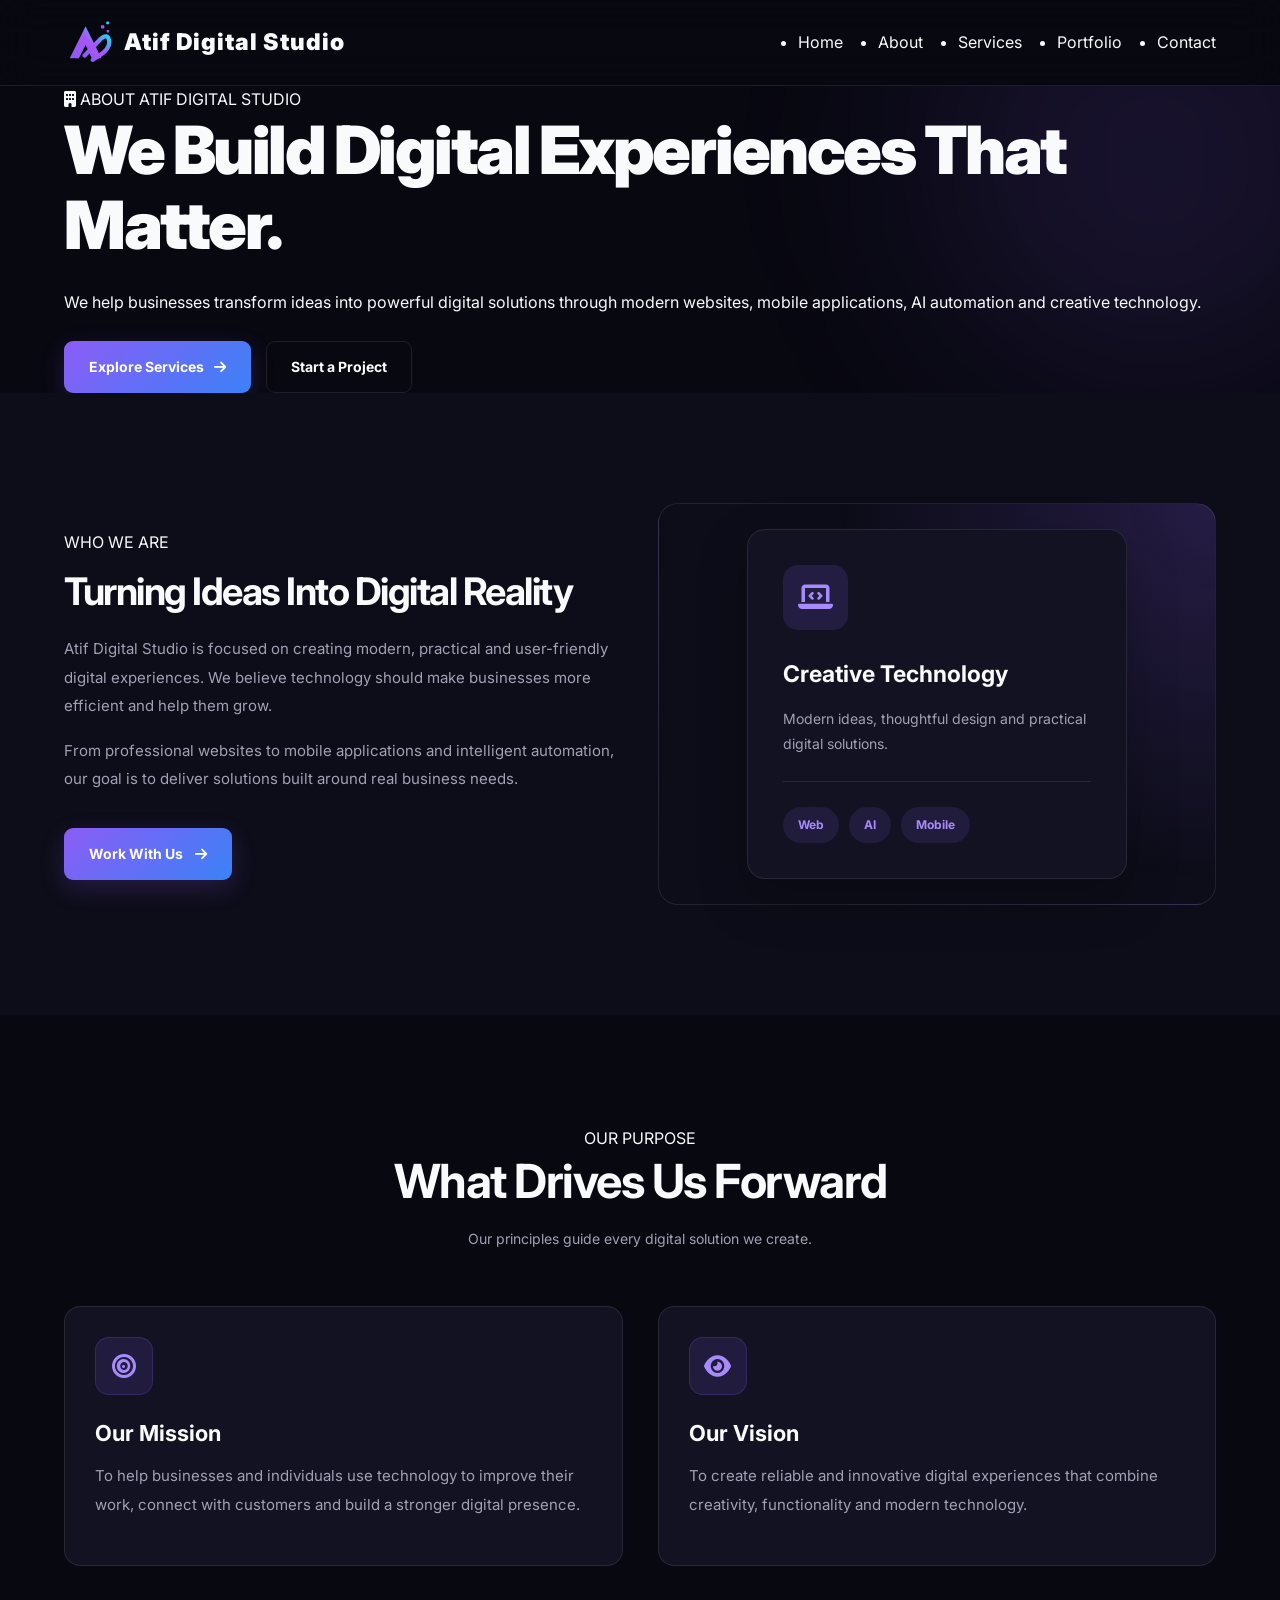
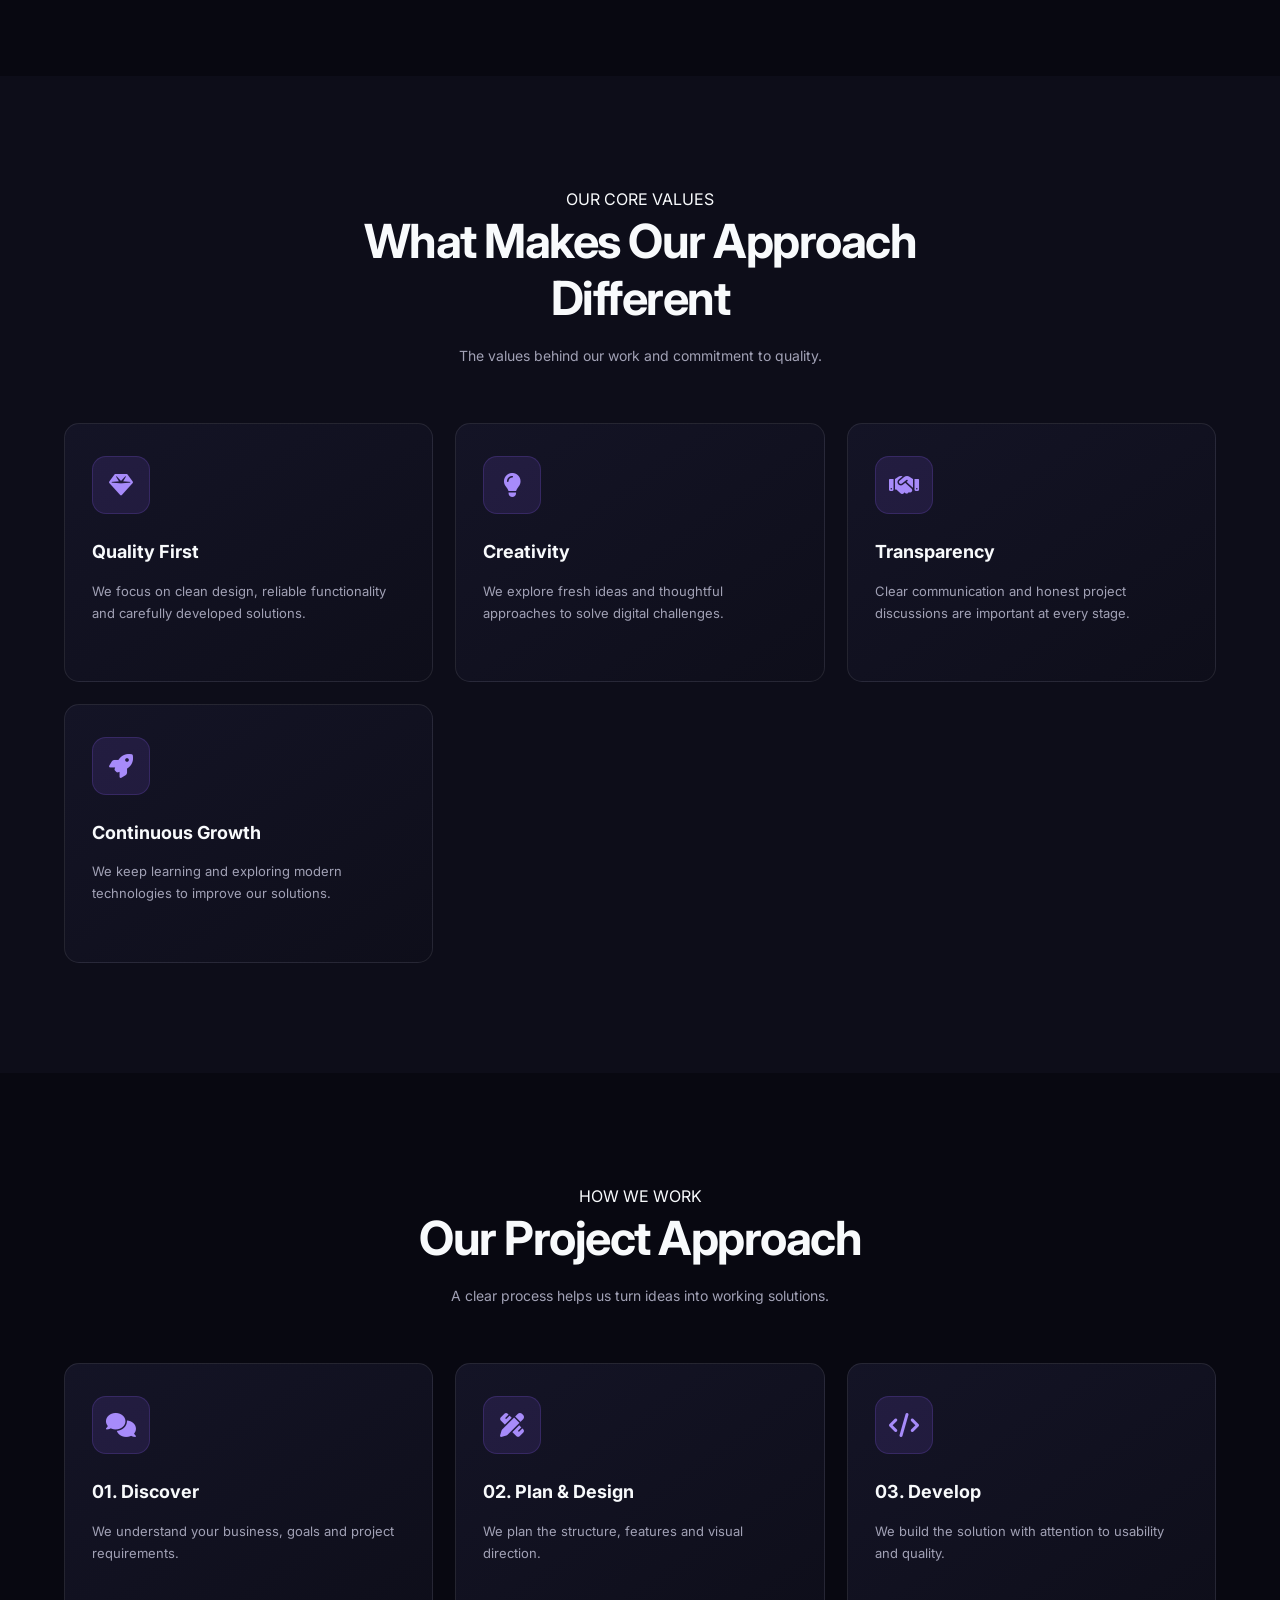
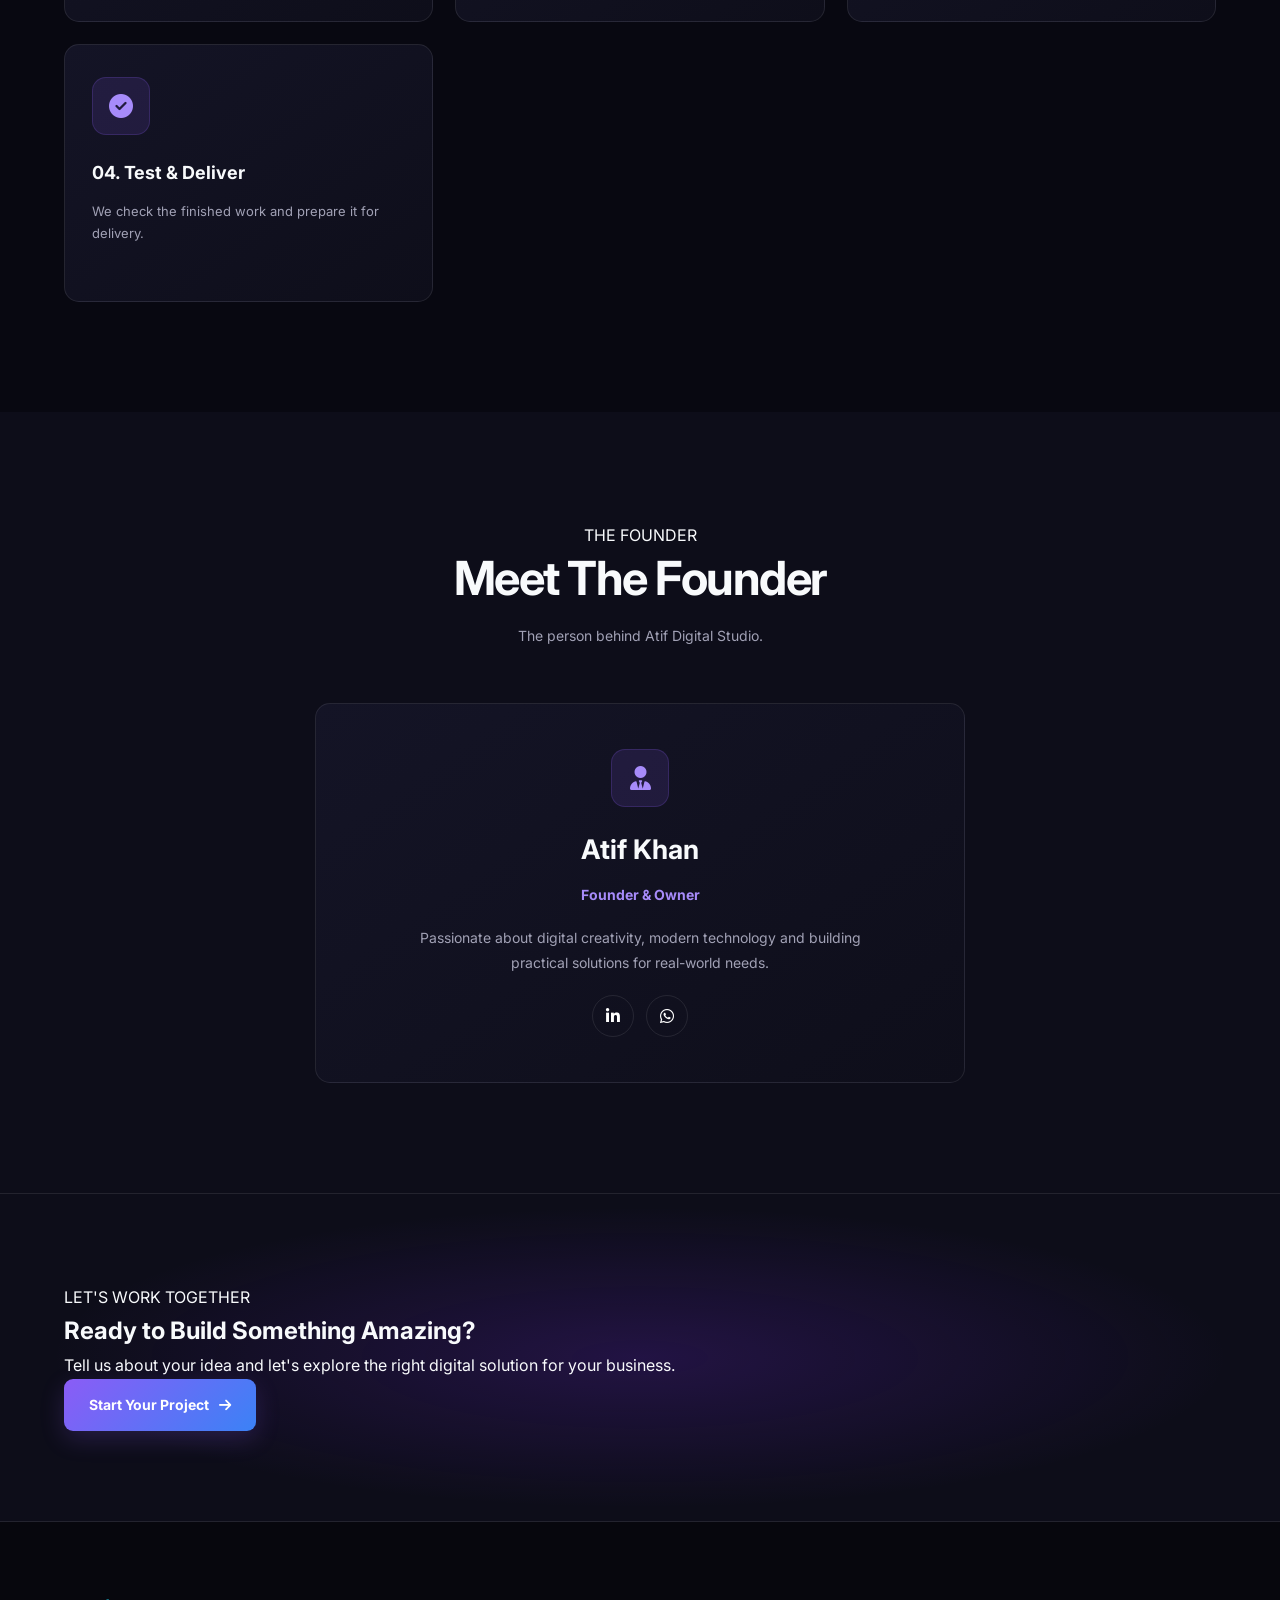
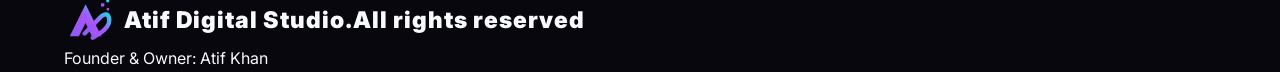
==== commit 6199548c: "Complete merge and update website" ====
--- a/about.html
+++ b/about.html
@@ -19,14 +19,16 @@
 
 <body>
 
-<!-- HEADER -->
 <header class="site-header">
     <div class="container">
         <nav class="navbar">
 
-            <a href="index.html" class="logo">
-                Atif<span>Digital</span>
-            </a>
+            
+<a href="index.html" class="logo">
+    <img src="image/logo.svg" alt="Atif Digital Studio Logo">
+    <span>Atif Digital Studio</span>
+</a>
+
 
             <button class="menu-toggle" id="menu-toggle"
                 aria-label="Toggle navigation" aria-expanded="false">
@@ -47,7 +49,6 @@
 
 <main>
 
-<!-- ABOUT HERO -->
 <section class="hero about-hero">
     <div class="container">
 
@@ -86,7 +87,6 @@
 </section>
 
 
-<!-- COMPANY INTRODUCTION -->
 <section class="section-padding about-intro">
     <div class="container">
 
@@ -145,7 +145,6 @@
 </section>
 
 
-<!-- MISSION AND VISION -->
 <section class="section-padding about-mission">
     <div class="container">
 
@@ -191,7 +190,6 @@
 </section>
 
 
-<!-- CORE VALUES -->
 <section class="section-padding about-values">
     <div class="container">
 
@@ -253,7 +251,6 @@
 </section>
 
 
-<!-- OUR APPROACH -->
 <section class="section-padding about-approach">
     <div class="container">
 
@@ -315,7 +312,6 @@
 </section>
 
 
-<!-- FOUNDER -->
 <section class="section-padding about-founder">
     <div class="container">
 
@@ -361,7 +357,6 @@
 </section>
 
 
-<!-- CTA -->
 <section class="cta-section section-padding">
     <div class="container">
 
@@ -385,15 +380,13 @@
 </main>
 
 
-<!-- FOOTER -->
 <footer class="site-footer">
     <div class="container">
 
-        <p>
-            © <span id="current-year"></span>
-            Atif Digital Studio. All rights reserved.
-        </p>
-
+         <a href="index.html" class="logo">
+    <img src="image/logo.svg" alt="Atif Digital Studio Logo">
+    <span>Atif Digital Studio.All rights reserved</span>
+</a>
         <p>Founder &amp; Owner: Atif Khan</p>
 
     </div>
